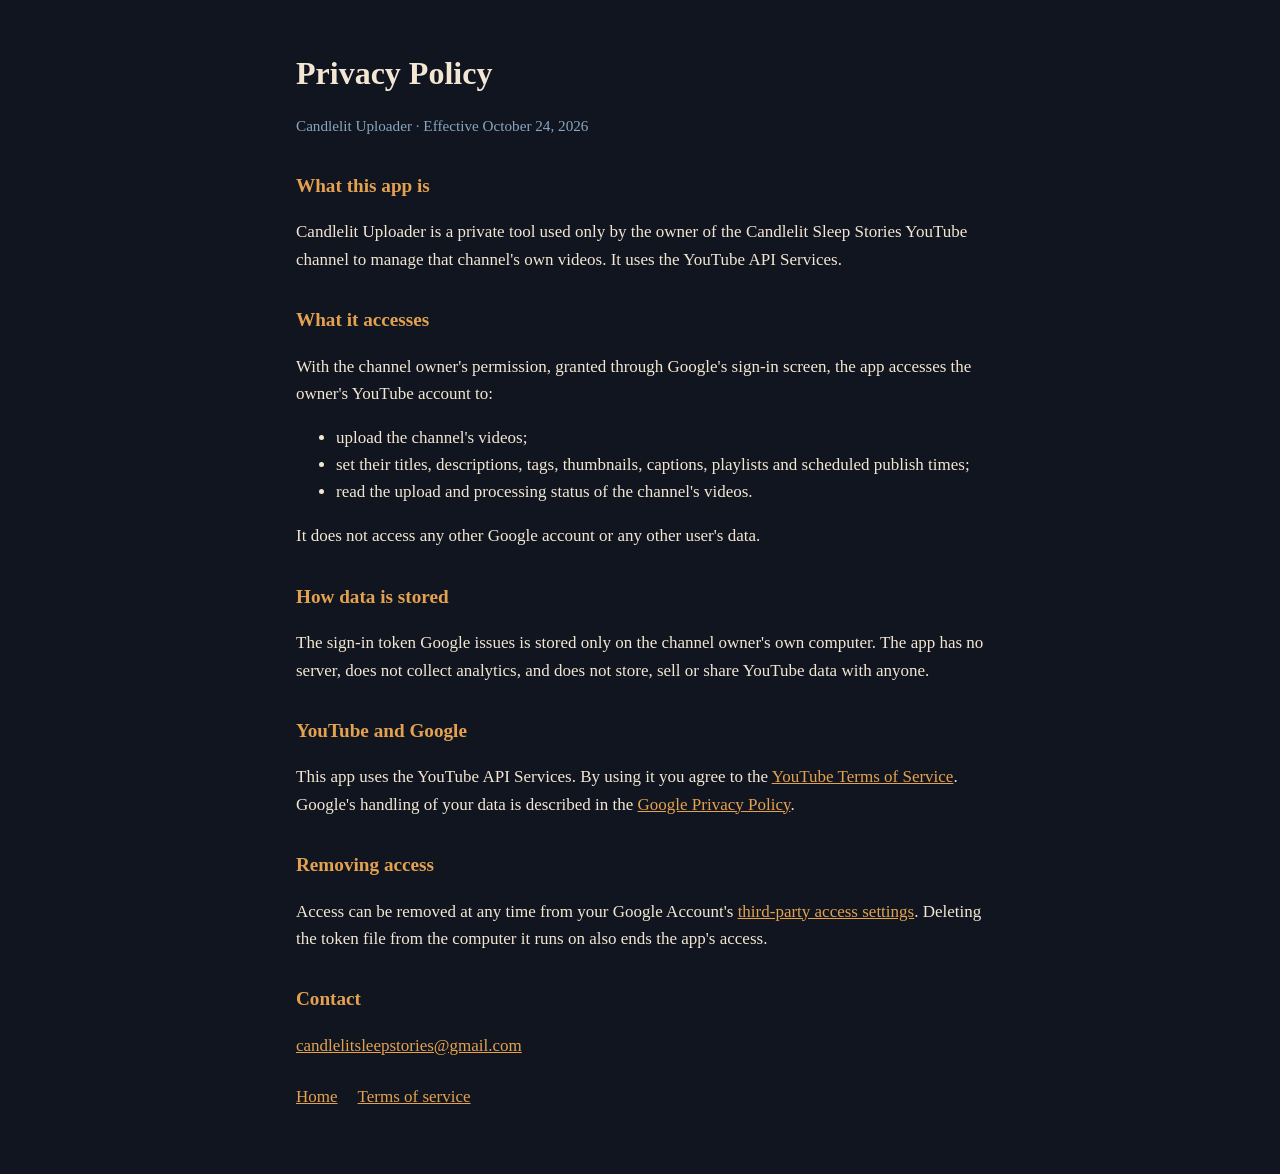
==== privacy.html @ b4f57bc2 "Add home, privacy policy and terms pages Co-Authored-By: Claude Opus 5.5 <noreply@anthropic.com> Cla" ====
<!doctype html>
<html lang="en">
<head>
<meta charset="utf-8">
<meta name="viewport" content="width=device-width, initial-scale=1">
<title>Privacy Policy</title>
<link rel="stylesheet" href="style.css">
</head>
<body>
<main>
<h1>Privacy Policy</h1>
<p class="muted">Candlelit Uploader · Effective October 24, 2026</p>

<h2>What this app is</h2>
<p>Candlelit Uploader is a private tool used only by the owner of the Candlelit Sleep Stories YouTube channel to manage that channel's own videos. It uses the YouTube API Services.</p>

<h2>What it accesses</h2>
<p>With the channel owner's permission, granted through Google's sign-in screen, the app accesses the owner's YouTube account to:</p>
<ul>
<li>upload the channel's videos;</li>
<li>set their titles, descriptions, tags, thumbnails, captions, playlists and scheduled publish times;</li>
<li>read the upload and processing status of the channel's videos.</li>
</ul>
<p>It does not access any other Google account or any other user's data.</p>

<h2>How data is stored</h2>
<p>The sign-in token Google issues is stored only on the channel owner's own computer. The app has no server, does not collect analytics, and does not store, sell or share YouTube data with anyone.</p>

<h2>YouTube and Google</h2>
<p>This app uses the YouTube API Services. By using it you agree to the <a href="https://www.youtube.com/t/terms">YouTube Terms of Service</a>. Google's handling of your data is described in the <a href="https://policies.google.com/privacy">Google Privacy Policy</a>.</p>

<h2>Removing access</h2>
<p>Access can be removed at any time from your Google Account's <a href="https://security.google.com/settings/security/permissions">third-party access settings</a>. Deleting the token file from the computer it runs on also ends the app's access.</p>

<h2>Contact</h2>
<p><a href="mailto:candlelitsleepstories@gmail.com">candlelitsleepstories@gmail.com</a></p>
<nav><a href="index.html">Home</a><a href="terms.html">Terms of service</a></nav>
</main>
</body>
</html>
---- style.css ----
:root { --bg: #10151F; --panel: #1B3143; --text: #F3E7D3; --muted: #87A6C0; --accent: #E4A250; }
* { box-sizing: border-box; }
body { margin: 0; background: var(--bg); color: var(--text); font: 17px/1.6 Georgia, "Times New Roman", serif; }
main { max-width: 720px; margin: 0 auto; padding: 48px 16px 64px; }
h1 { font-weight: 600; font-size: 2rem; margin: 0 0 4px; }
h2 { font-weight: 600; font-size: 1.2rem; margin: 32px 0 8px; color: var(--accent); }
p, li { color: var(--text); }
.muted { color: var(--muted); font-size: 0.95rem; }
a { color: var(--accent); }
nav { margin: 24px 0 0; display: flex; gap: 20px; flex-wrap: wrap; }
footer { margin-top: 48px; color: var(--muted); font-size: 0.9rem; }
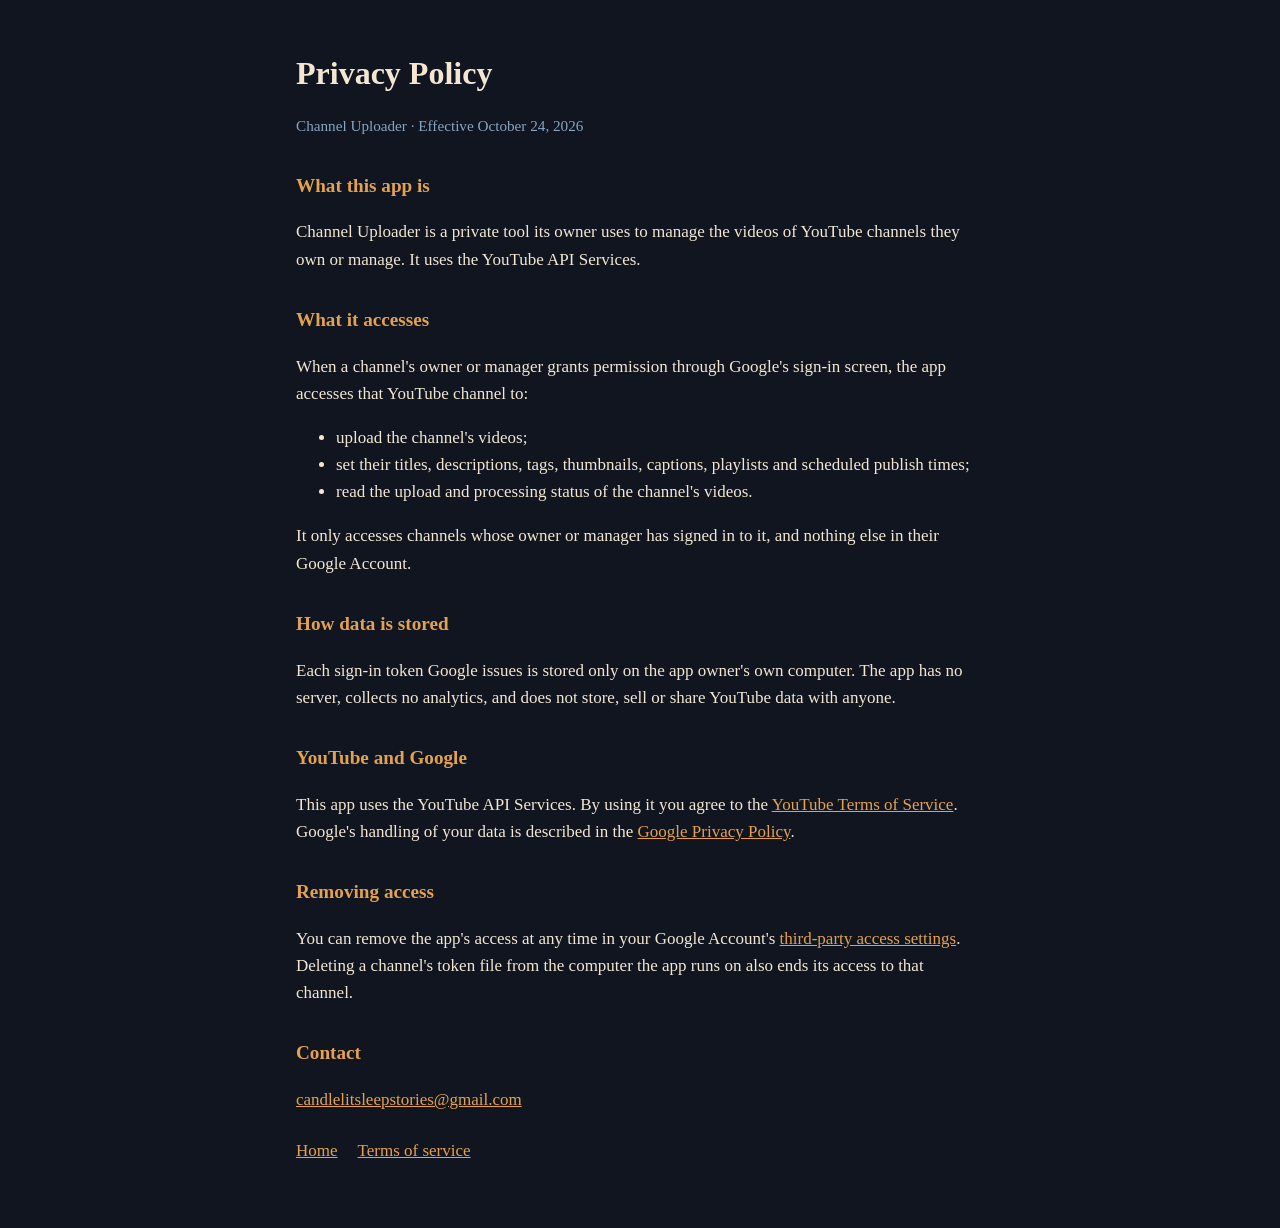
==== commit 6a79801d: "Make the pages general: Channel Uploader for any of the owner's channels Co-Authored-By: Claude Opus" ====
--- a/privacy.html
+++ b/privacy.html
@@ -9,28 +9,28 @@
 <body>
 <main>
 <h1>Privacy Policy</h1>
-<p class="muted">Candlelit Uploader · Effective October 24, 2026</p>
+<p class="muted">Channel Uploader · Effective October 24, 2026</p>
 
 <h2>What this app is</h2>
-<p>Candlelit Uploader is a private tool used only by the owner of the Candlelit Sleep Stories YouTube channel to manage that channel's own videos. It uses the YouTube API Services.</p>
+<p>Channel Uploader is a private tool its owner uses to manage the videos of YouTube channels they own or manage. It uses the YouTube API Services.</p>
 
 <h2>What it accesses</h2>
-<p>With the channel owner's permission, granted through Google's sign-in screen, the app accesses the owner's YouTube account to:</p>
+<p>When a channel's owner or manager grants permission through Google's sign-in screen, the app accesses that YouTube channel to:</p>
 <ul>
 <li>upload the channel's videos;</li>
 <li>set their titles, descriptions, tags, thumbnails, captions, playlists and scheduled publish times;</li>
 <li>read the upload and processing status of the channel's videos.</li>
 </ul>
-<p>It does not access any other Google account or any other user's data.</p>
+<p>It only accesses channels whose owner or manager has signed in to it, and nothing else in their Google Account.</p>
 
 <h2>How data is stored</h2>
-<p>The sign-in token Google issues is stored only on the channel owner's own computer. The app has no server, does not collect analytics, and does not store, sell or share YouTube data with anyone.</p>
+<p>Each sign-in token Google issues is stored only on the app owner's own computer. The app has no server, collects no analytics, and does not store, sell or share YouTube data with anyone.</p>
 
 <h2>YouTube and Google</h2>
 <p>This app uses the YouTube API Services. By using it you agree to the <a href="https://www.youtube.com/t/terms">YouTube Terms of Service</a>. Google's handling of your data is described in the <a href="https://policies.google.com/privacy">Google Privacy Policy</a>.</p>
 
 <h2>Removing access</h2>
-<p>Access can be removed at any time from your Google Account's <a href="https://security.google.com/settings/security/permissions">third-party access settings</a>. Deleting the token file from the computer it runs on also ends the app's access.</p>
+<p>You can remove the app's access at any time in your Google Account's <a href="https://security.google.com/settings/security/permissions">third-party access settings</a>. Deleting a channel's token file from the computer the app runs on also ends its access to that channel.</p>
 
 <h2>Contact</h2>
 <p><a href="mailto:candlelitsleepstories@gmail.com">candlelitsleepstories@gmail.com</a></p>
--- a/style.css
+++ b/style.css
@@ -8,4 +8,4 @@
 .muted { color: var(--muted); font-size: 0.95rem; }
 a { color: var(--accent); }
 nav { margin: 24px 0 0; display: flex; gap: 20px; flex-wrap: wrap; }
-footer { margin-top: 48px; color: var(--muted); font-size: 0.9rem; }
+
